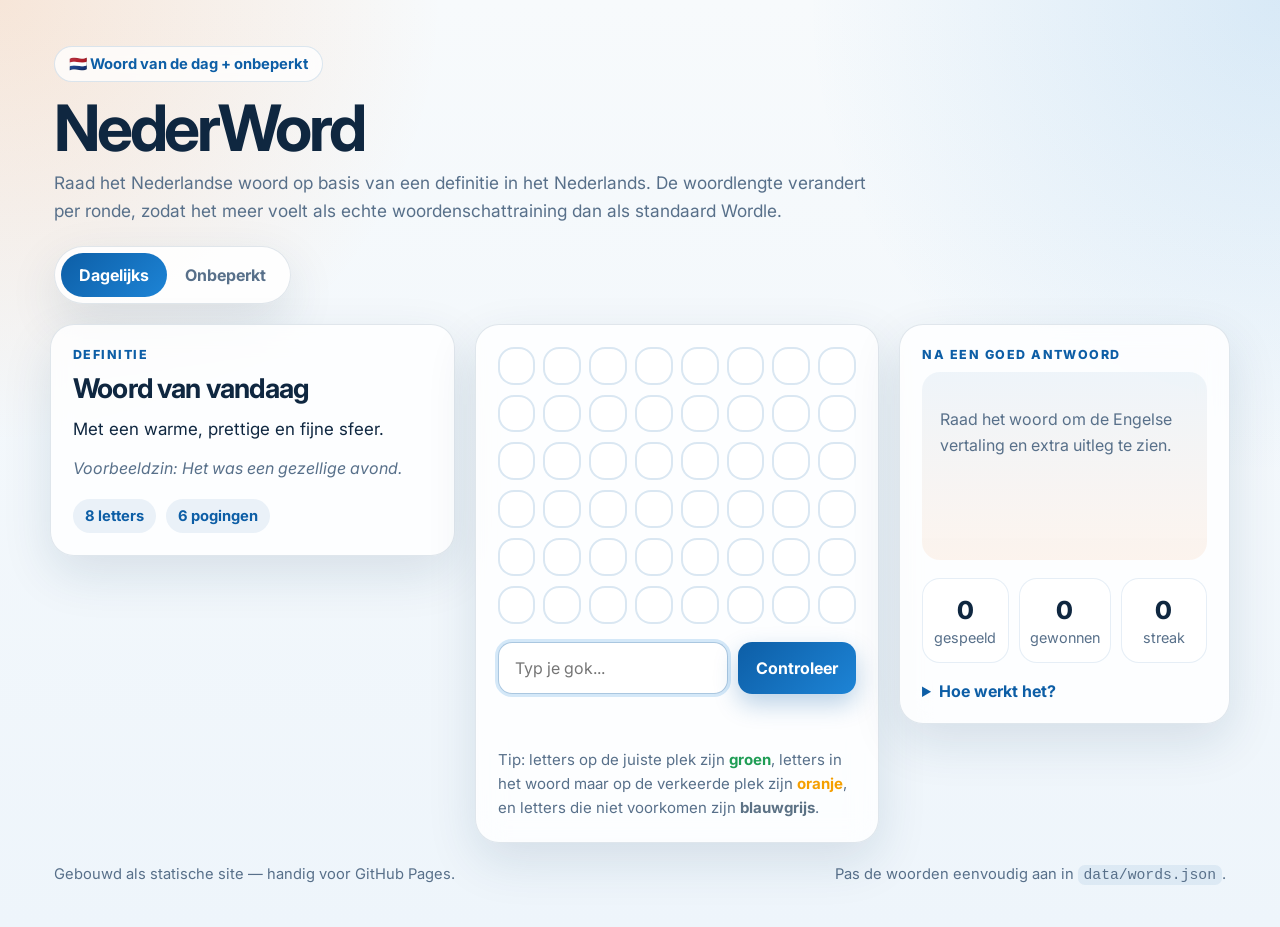
==== nederword/index.html @ 6837a330 "Add NederWord Dutch word-game static site Add a complete static Dutch vocabulary game (NederWord). I" ====
<!DOCTYPE html>
<html lang="nl">
<head>
  <meta charset="UTF-8">
  <meta name="viewport" content="width=device-width, initial-scale=1.0">
  <title>NederWord — dagelijks Nederlands woordspel</title>
  <meta name="description" content="Een moderne, Dutch-themed woordspel om Nederlandse woordenschat te oefenen met definities, een dagelijks woord en onbeperkte modus.">
  <link rel="preconnect" href="https://fonts.googleapis.com">
  <link rel="preconnect" href="https://fonts.gstatic.com" crossorigin>
  <link href="https://fonts.googleapis.com/css2?family=Inter:wght@400;500;600;700;800&display=swap" rel="stylesheet">
  <link rel="stylesheet" href="styles.css">
</head>
<body>
  <div class="page-shell">
    <header class="hero">
      <div class="hero__badge">🇳🇱 Woord van de dag + onbeperkt</div>
      <h1>NederWord</h1>
      <p class="hero__subtitle">
        Raad het Nederlandse woord op basis van een definitie in het Nederlands.
        De woordlengte verandert per ronde, zodat het meer voelt als echte woordenschattraining dan als standaard Wordle.
      </p>

      <div class="top-controls">
        <div class="mode-switch" role="tablist" aria-label="Spelmodus">
          <button id="dailyModeBtn" class="mode-btn active" type="button" aria-pressed="true">Dagelijks</button>
          <button id="unlimitedModeBtn" class="mode-btn" type="button" aria-pressed="false">Onbeperkt</button>
        </div>
        <button id="newUnlimitedBtn" class="secondary-btn" type="button" hidden>Nieuw woord</button>
      </div>
    </header>

    <main class="game-layout">
      <section class="card clue-card">
        <div class="card__label">Definitie</div>
        <h2 id="modeTitle">Woord van vandaag</h2>
        <p id="definitionNl" class="definition"></p>
        <p id="exampleNl" class="example"></p>
        <div class="meta-row">
          <span id="lengthPill" class="pill"></span>
          <span id="attemptsPill" class="pill">6 pogingen</span>
        </div>
      </section>

      <section class="card board-card">
        <div id="board" class="board" aria-live="polite"></div>

        <form id="guessForm" class="guess-form" autocomplete="off">
          <label for="guessInput" class="sr-only">Jouw gok</label>
          <input id="guessInput" type="text" inputmode="text" autocapitalize="none" spellcheck="false" maxlength="20" placeholder="Typ je gok..." />
          <button type="submit" class="primary-btn">Controleer</button>
        </form>

        <div id="message" class="message" role="status" aria-live="polite"></div>

        <div class="keyboard-hint">
          Tip: letters op de juiste plek zijn <span class="hint correct">groen</span>,
          letters in het woord maar op de verkeerde plek zijn <span class="hint present">oranje</span>,
          en letters die niet voorkomen zijn <span class="hint absent">blauwgrijs</span>.
        </div>
      </section>

      <aside class="card sidebar-card">
        <div class="card__label">Na een goed antwoord</div>
        <div id="resultPanel" class="result-panel empty">
          <p>Raad het woord om de Engelse vertaling en extra uitleg te zien.</p>
        </div>

        <div class="stats">
          <div class="stat">
            <span class="stat__value" id="statPlayed">0</span>
            <span class="stat__label">gespeeld</span>
          </div>
          <div class="stat">
            <span class="stat__value" id="statWon">0</span>
            <span class="stat__label">gewonnen</span>
          </div>
          <div class="stat">
            <span class="stat__value" id="statStreak">0</span>
            <span class="stat__label">streak</span>
          </div>
        </div>

        <details class="howto">
          <summary>Hoe werkt het?</summary>
          <p>Je krijgt eerst een definitie in het Nederlands. Daarna probeer je het juiste woord te raden.</p>
          <p>De lengte van het woord verandert per ronde. Dat maakt het spel flexibeler en bruikbaarder voor taalverwerving.</p>
          <p>In de dagelijkse modus krijgt iedereen op dezelfde dag hetzelfde woord. In onbeperkte modus krijg je steeds een nieuw woord uit de woordbank.</p>
          <p>Na een goed antwoord verschijnt de Engelse vertaling, plus de Nederlandse definitie en een voorbeeldzin.</p>
        </details>
      </aside>
    </main>

    <footer class="footer">
      <span>Gebouwd als statische site — handig voor GitHub Pages.</span>
      <span>Pas de woorden eenvoudig aan in <code>data/words.json</code>.</span>
    </footer>
  </div>

  <script src="scripts/app.js"></script>
</body>
</html>
---- nederword/styles.css ----
* {
  box-sizing: border-box;
}

:root {
  --bg-1: #f7fafc;
  --bg-2: #eef5fb;
  --card: rgba(255, 255, 255, 0.82);
  --stroke: rgba(14, 56, 96, 0.12);
  --text: #0f2740;
  --muted: #58708a;
  --brand: #0d5ea6;
  --brand-2: #1d84d6;
  --accent: #f47c20;
  --correct: #1f9d55;
  --present: #f59f00;
  --absent: #8ca0b3;
  --shadow: 0 18px 50px rgba(18, 55, 93, 0.12);
  --radius: 24px;
}

html, body {
  margin: 0;
  min-height: 100%;
  font-family: "Inter", system-ui, sans-serif;
  color: var(--text);
  background:
    radial-gradient(circle at top left, rgba(244, 124, 32, 0.16), transparent 28%),
    radial-gradient(circle at top right, rgba(29, 132, 214, 0.14), transparent 30%),
    linear-gradient(180deg, var(--bg-1), var(--bg-2));
}

body {
  padding: 28px 18px 40px;
}

.page-shell {
  width: min(1180px, 100%);
  margin: 0 auto;
}

.hero {
  padding: 18px 4px 20px;
}

.hero__badge {
  display: inline-flex;
  align-items: center;
  gap: 8px;
  border: 1px solid rgba(13, 94, 166, 0.14);
  background: rgba(255, 255, 255, 0.75);
  color: var(--brand);
  border-radius: 999px;
  padding: 8px 14px;
  font-size: 0.92rem;
  font-weight: 700;
  backdrop-filter: blur(8px);
}

h1 {
  margin: 16px 0 10px;
  font-size: clamp(2.6rem, 5vw, 4.5rem);
  line-height: 0.95;
  letter-spacing: -0.05em;
}

.hero__subtitle {
  max-width: 820px;
  font-size: 1.08rem;
  line-height: 1.65;
  color: var(--muted);
  margin: 0 0 20px;
}

.top-controls {
  display: flex;
  gap: 14px;
  flex-wrap: wrap;
  align-items: center;
}

.mode-switch {
  display: inline-flex;
  padding: 6px;
  border-radius: 999px;
  background: rgba(255,255,255,0.85);
  box-shadow: var(--shadow);
  border: 1px solid var(--stroke);
}

.mode-btn,
.primary-btn,
.secondary-btn {
  font: inherit;
  cursor: pointer;
  border: none;
  transition: transform .15s ease, opacity .15s ease, background .2s ease;
}

.mode-btn {
  padding: 12px 18px;
  border-radius: 999px;
  background: transparent;
  color: var(--muted);
  font-weight: 700;
}

.mode-btn.active {
  background: linear-gradient(135deg, var(--brand), var(--brand-2));
  color: white;
}

.primary-btn {
  background: linear-gradient(135deg, var(--brand), var(--brand-2));
  color: white;
  padding: 14px 18px;
  border-radius: 14px;
  font-weight: 700;
  box-shadow: 0 10px 24px rgba(13, 94, 166, 0.28);
}

.secondary-btn {
  background: rgba(255,255,255,0.85);
  color: var(--brand);
  border: 1px solid rgba(13, 94, 166, 0.16);
  padding: 14px 18px;
  border-radius: 14px;
  font-weight: 700;
}

.mode-btn:hover,
.primary-btn:hover,
.secondary-btn:hover {
  transform: translateY(-1px);
}

.game-layout {
  display: grid;
  grid-template-columns: 1.1fr 1.1fr 0.9fr;
  gap: 20px;
  align-items: start;
}

.card {
  background: var(--card);
  border: 1px solid var(--stroke);
  border-radius: var(--radius);
  box-shadow: var(--shadow);
  backdrop-filter: blur(14px);
  padding: 22px;
}

.card__label {
  font-size: .78rem;
  letter-spacing: .12em;
  text-transform: uppercase;
  color: var(--brand);
  font-weight: 800;
  margin-bottom: 10px;
}

.clue-card h2 {
  margin: 0 0 10px;
  font-size: 1.7rem;
  letter-spacing: -0.03em;
}

.definition {
  font-size: 1.06rem;
  line-height: 1.7;
  margin: 0 0 12px;
}

.example {
  margin: 0;
  color: var(--muted);
  font-style: italic;
  line-height: 1.6;
}

.meta-row {
  display: flex;
  gap: 10px;
  flex-wrap: wrap;
  margin-top: 18px;
}

.pill {
  display: inline-flex;
  align-items: center;
  padding: 8px 12px;
  border-radius: 999px;
  background: rgba(13, 94, 166, 0.08);
  color: var(--brand);
  font-weight: 700;
  font-size: 0.92rem;
}

.board {
  display: grid;
  gap: 10px;
  margin-bottom: 18px;
}

.row {
  display: grid;
  gap: 8px;
}

.tile {
  width: 100%;
  aspect-ratio: 1 / 1;
  border-radius: 16px;
  display: grid;
  place-items: center;
  font-size: clamp(1rem, 2vw, 1.35rem);
  font-weight: 800;
  text-transform: uppercase;
  border: 2px solid rgba(13, 94, 166, 0.15);
  background: rgba(255,255,255,0.65);
  color: var(--text);
}

.tile.correct {
  background: rgba(31, 157, 85, 0.16);
  border-color: rgba(31, 157, 85, 0.4);
  color: #0a6637;
}

.tile.present {
  background: rgba(245, 159, 0, 0.16);
  border-color: rgba(245, 159, 0, 0.42);
  color: #9a6200;
}

.tile.absent {
  background: rgba(140, 160, 179, 0.18);
  border-color: rgba(140, 160, 179, 0.42);
  color: #4c6174;
}

.guess-form {
  display: grid;
  grid-template-columns: 1fr auto;
  gap: 10px;
}

.guess-form input {
  width: 100%;
  padding: 15px 16px;
  border-radius: 14px;
  border: 1px solid rgba(13, 94, 166, 0.18);
  background: rgba(255,255,255,0.85);
  font: inherit;
  font-size: 1rem;
  color: var(--text);
}

.guess-form input:focus {
  outline: 3px solid rgba(29,132,214,0.18);
  border-color: rgba(13, 94, 166, 0.35);
}

.message {
  min-height: 28px;
  margin-top: 12px;
  color: var(--brand);
  font-weight: 700;
}

.keyboard-hint {
  margin-top: 14px;
  font-size: 0.94rem;
  line-height: 1.6;
  color: var(--muted);
}

.hint.correct { color: var(--correct); font-weight: 700; }
.hint.present { color: var(--present); font-weight: 700; }
.hint.absent { color: #5c7285; font-weight: 700; }

.result-panel {
  border-radius: 18px;
  background: linear-gradient(180deg, rgba(13, 94, 166, 0.06), rgba(244, 124, 32, 0.08));
  padding: 18px;
  min-height: 188px;
  line-height: 1.65;
}

.result-panel.empty {
  color: var(--muted);
}

.result-word {
  font-size: 1.6rem;
  font-weight: 800;
  margin: 0 0 8px;
  letter-spacing: -0.03em;
}

.translation {
  margin: 0 0 10px;
  color: var(--brand);
  font-weight: 700;
}

.stats {
  display: grid;
  grid-template-columns: repeat(3, 1fr);
  gap: 10px;
  margin-top: 18px;
}

.stat {
  background: rgba(255,255,255,0.72);
  border: 1px solid rgba(13, 94, 166, 0.1);
  border-radius: 18px;
  padding: 16px 10px;
  text-align: center;
}

.stat__value {
  display: block;
  font-size: 1.55rem;
  font-weight: 800;
}

.stat__label {
  display: block;
  font-size: 0.9rem;
  color: var(--muted);
  margin-top: 4px;
}

.howto {
  margin-top: 18px;
}

.howto summary {
  cursor: pointer;
  font-weight: 700;
  color: var(--brand);
}

.howto p {
  color: var(--muted);
  line-height: 1.65;
}

.footer {
  display: flex;
  gap: 10px 18px;
  flex-wrap: wrap;
  justify-content: space-between;
  margin-top: 18px;
  color: var(--muted);
  font-size: 0.92rem;
  padding: 4px;
}

code {
  font-family: ui-monospace, SFMono-Regular, Menlo, Consolas, monospace;
  background: rgba(13, 94, 166, 0.08);
  padding: 2px 6px;
  border-radius: 7px;
}

.sr-only {
  position: absolute;
  width: 1px;
  height: 1px;
  margin: -1px;
  padding: 0;
  overflow: hidden;
  border: 0;
  clip: rect(0, 0, 0, 0);
}

@media (max-width: 1020px) {
  .game-layout {
    grid-template-columns: 1fr;
  }
}

@media (max-width: 680px) {
  body {
    padding: 18px 12px 28px;
  }

  .card {
    padding: 18px;
    border-radius: 22px;
  }

  .guess-form {
    grid-template-columns: 1fr;
  }

  .stats {
    grid-template-columns: repeat(3, 1fr);
  }
}
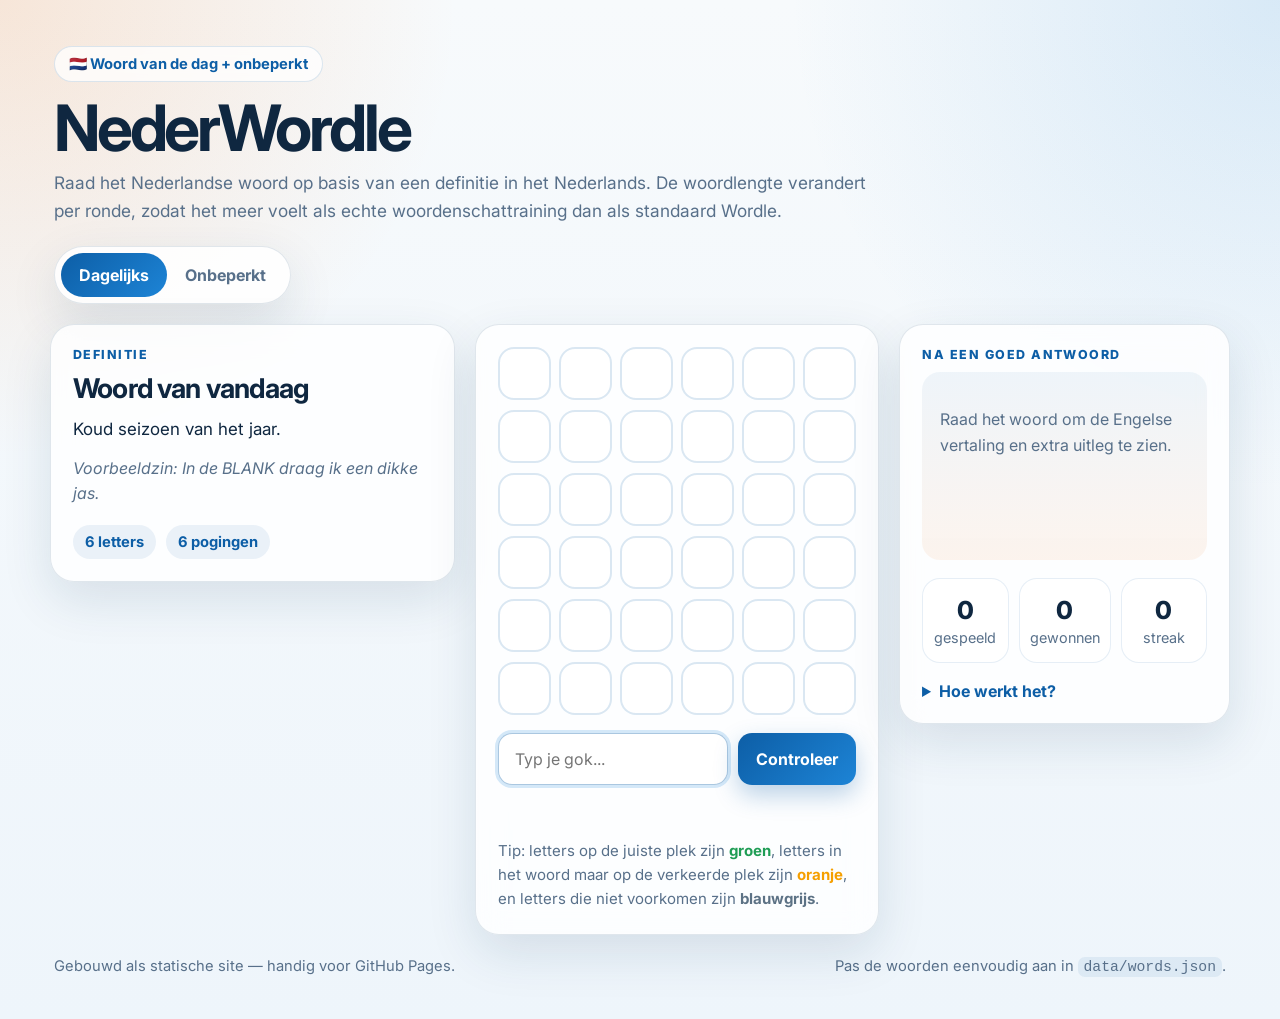
==== commit 65663271: "Rebrand to NederWordle; add favicons & analytics Update branding and site metadata: change title and" ====
--- a/nederword/index.html
+++ b/nederword/index.html
@@ -3,18 +3,58 @@
 <head>
   <meta charset="UTF-8">
   <meta name="viewport" content="width=device-width, initial-scale=1.0">
-  <title>NederWord — dagelijks Nederlands woordspel</title>
+  <title>NederWordle — dagelijks Nederlands woordspel</title>
   <meta name="description" content="Een moderne, Dutch-themed woordspel om Nederlandse woordenschat te oefenen met definities, een dagelijks woord en onbeperkte modus.">
   <link rel="preconnect" href="https://fonts.googleapis.com">
   <link rel="preconnect" href="https://fonts.gstatic.com" crossorigin>
   <link href="https://fonts.googleapis.com/css2?family=Inter:wght@400;500;600;700;800&display=swap" rel="stylesheet">
   <link rel="stylesheet" href="styles.css">
+  <meta name="apple-mobile-web-app-capable" content="yes">
+  <meta name="apple-mobile-web-app-status-bar-style" content="default">
+
+  <script>
+    (function () {
+      try {
+        var raw = localStorage.getItem("worldleaderle_settings_v1");
+        var parsed = raw ? JSON.parse(raw) : null;
+        var theme = parsed && ["default", "dark", "light", "system"].includes(parsed.theme) ? parsed.theme : "default";
+        document.documentElement.setAttribute("data-theme", theme);
+      } catch (error) {
+        document.documentElement.setAttribute("data-theme", "default");
+      }
+    })();
+  </script>
+
+  <link rel="icon" href="./favicon.ico" type="image/x-icon" />
+  <link rel="icon" type="image/png" sizes="32x32" href="/favicon-32x32.png">
+  <link rel="icon" type="image/png" sizes="16x16" href="/favicon-16x16.png">
+  <link rel="apple-touch-icon" sizes="180x180" href="/apple-touch-icon.png">
+  <link rel="manifest" href="/site.webmanifest">
+
+  <!-- Google Tag Manager -->
+  </div>
+
+  <script>(function(w,d,s,l,i){w[l]=w[l]||[];w[l].push({'gtm.start':
+  new Date().getTime(),event:'gtm.js'});var f=d.getElementsByTagName(s)[0],
+  j=d.createElement(s),dl=l!='dataLayer'?'&l='+l:'';j.async=true;j.src=
+  'https://www.googletagmanager.com/gtm.js?id='+i+dl;f.parentNode.insertBefore(j,f);
+  })(window,document,'script','dataLayer','GTM-T97ZHZK5');</script>
+  <!-- End Google Tag Manager -->
+
+  <!-- Start cookieyes banner -->
+	<script id="cookieyes" type="text/javascript" src="https://cdn-cookieyes.com/client_data/74caf25dbe8d2eeb22a01fda/script.js"></script>
+  <!-- End cookieyes banner -->
+  
 </head>
 <body>
+  <!-- Google Tag Manager (noscript) -->
+  <noscript><iframe src="https://www.googletagmanager.com/ns.html?id=GTM-T97ZHZK5"
+  height="0" width="0" style="display:none;visibility:hidden"></iframe></noscript>
+  <!-- End Google Tag Manager (noscript) -->
   <div class="page-shell">
     <header class="hero">
       <div class="hero__badge">🇳🇱 Woord van de dag + onbeperkt</div>
-      <h1>NederWord</h1>
+      <h1>NederWordle</h1>
       <p class="hero__subtitle">
         Raad het Nederlandse woord op basis van een definitie in het Nederlands.
         De woordlengte verandert per ronde, zodat het meer voelt als echte woordenschattraining dan als standaard Wordle.
@@ -51,6 +91,9 @@
         </form>
 
         <div id="message" class="message" role="status" aria-live="polite"></div>
+        <div class="action-row">
+          <button id="shareBtn" class="secondary-btn" type="button" hidden>Deel resultaat</button>
+        </div>
 
         <div class="keyboard-hint">
           Tip: letters op de juiste plek zijn <span class="hint correct">groen</span>,
